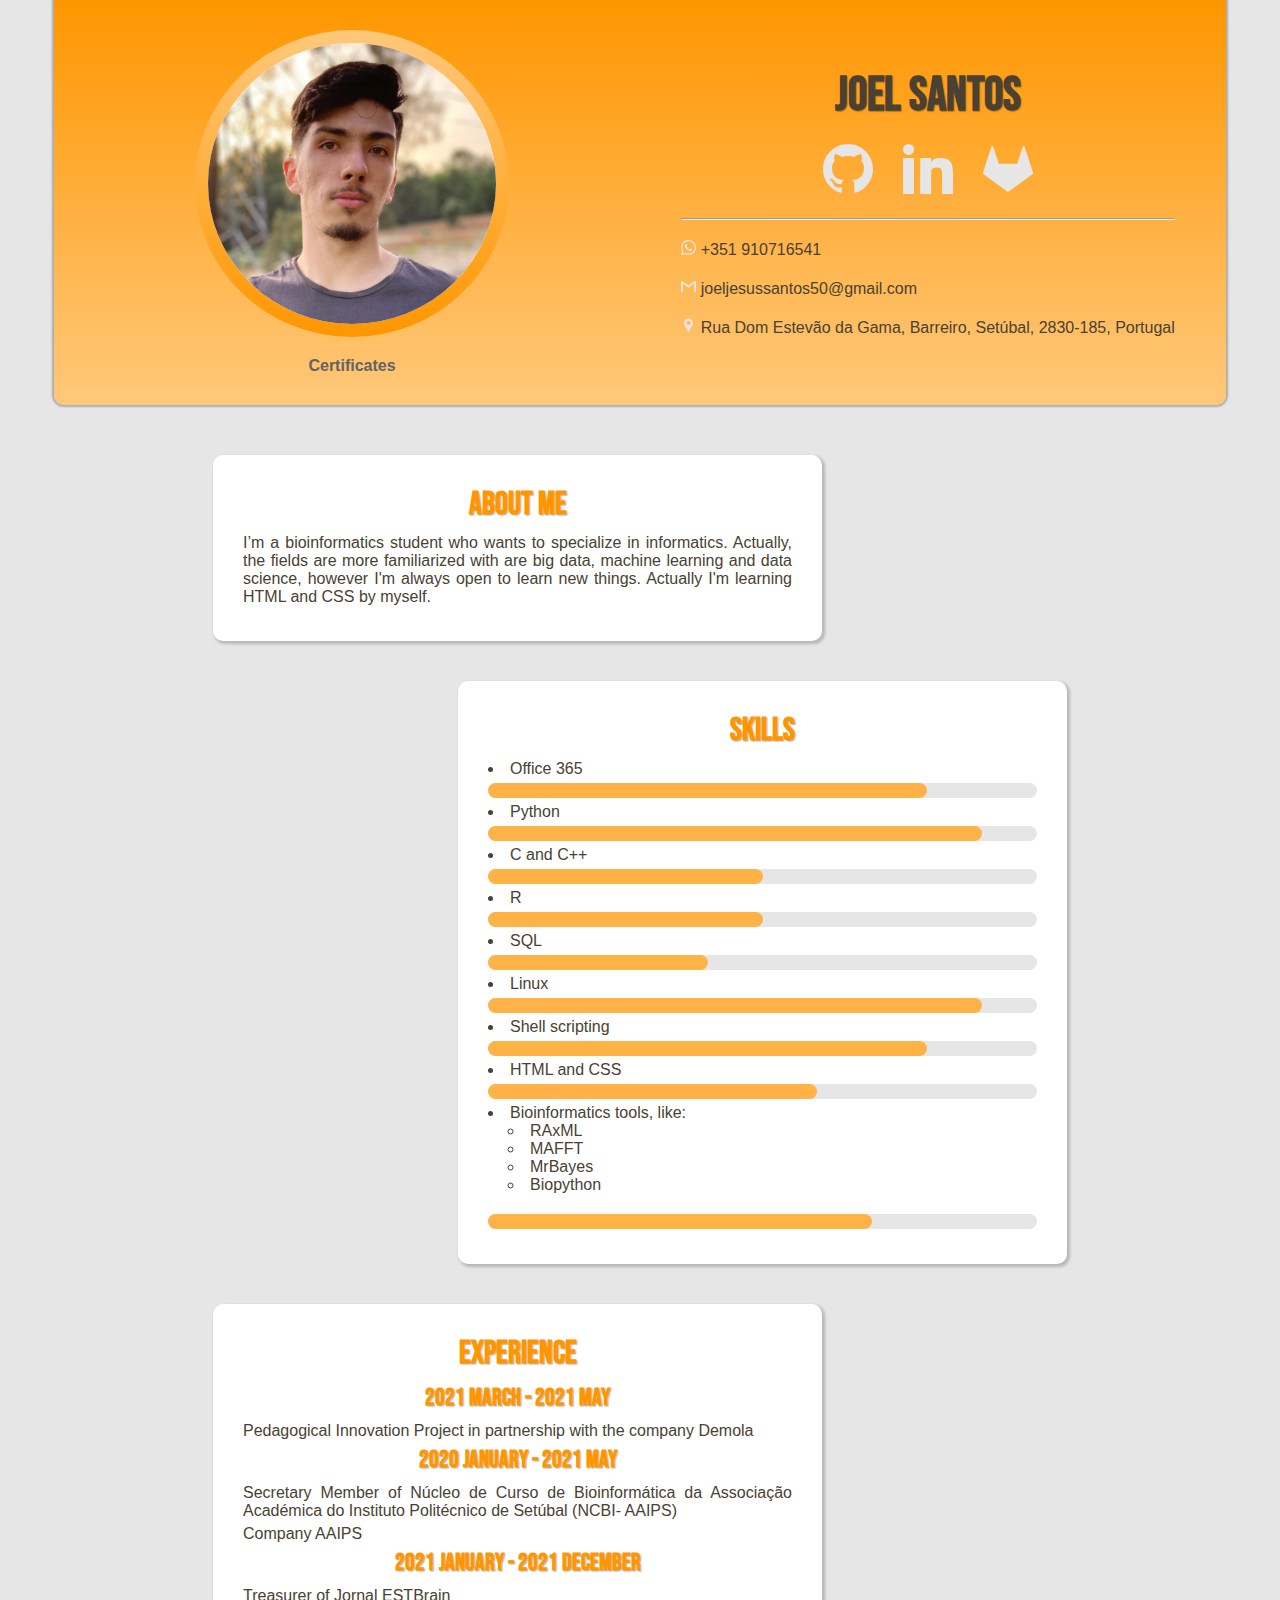
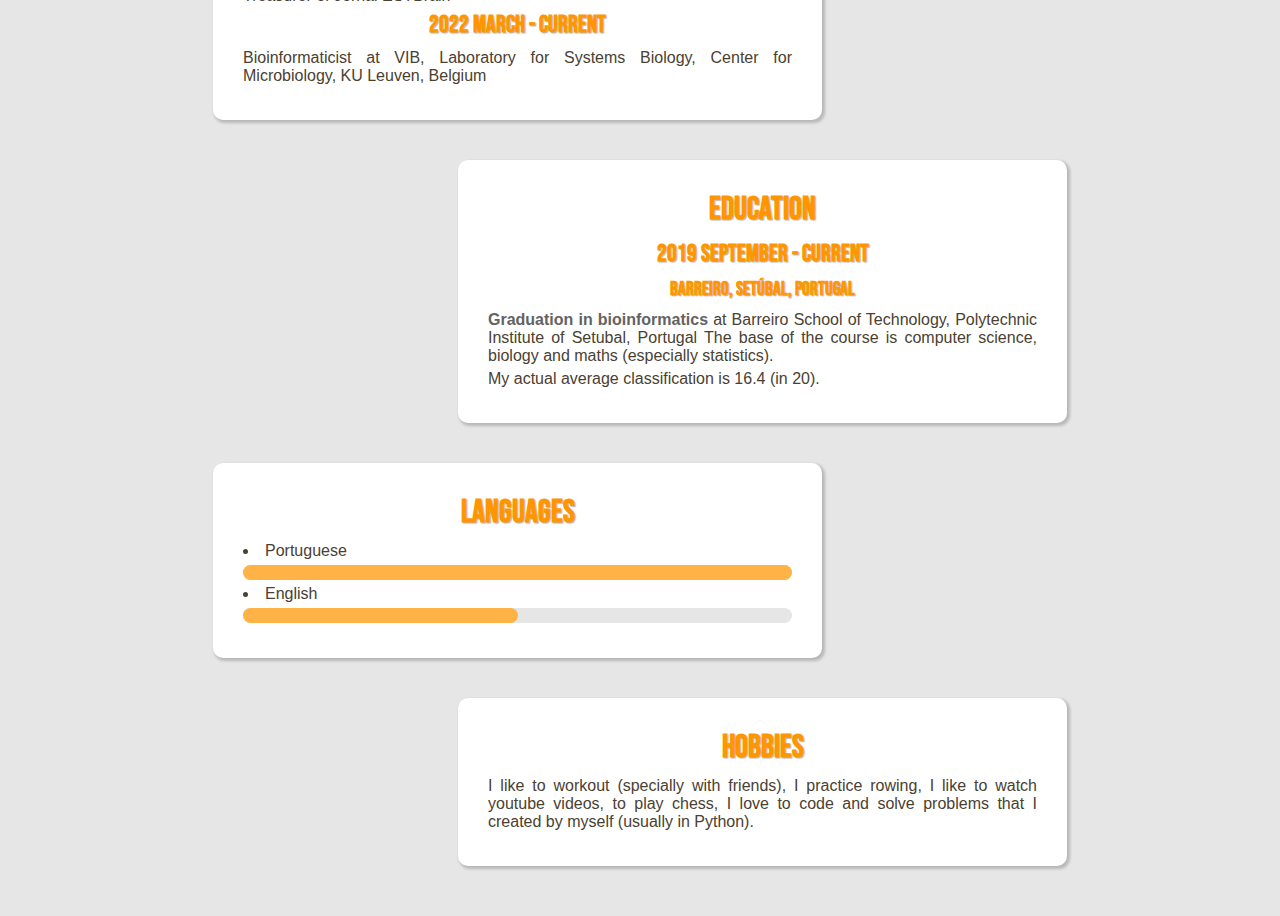
==== CV/index.html @ f1d6d347 "Add first version of my site" ====
<!DOCTYPE html>
<html lang="en">
<head>
    <meta charset="UTF-8">
    <meta http-equiv="X-UA-Compatible" content="IE=edge">
    <meta name="viewport" content="width=device-width, initial-scale=1.0">
    <title>Joel's CV</title>
    <link rel="shortcut icon" href="favicon.ico" type="image/x-icon">
    <link rel="stylesheet" href="style.css">
</head>
<body>
    <header>
        <section class="photo">
            <img class="curriculum" src="images/foto_curriculo.jpg" alt="Joel's picture">
            <a id="ref-certificates" href="certificates.html">Certificates</a>
        </section>
        <section class="socialmedia">
            <h1>Joel Santos</h1>
            <nav class="socialmedia">
                <a href="https://github.com/joelshel" target="_blank"><img class="socialmediaimg" src="images/github.svg" alt="github's logo"></a>
                <a href="https://www.linkedin.com/in/joel-santos-50" target="_blank"><img class="socialmediaimg" src="images/linkedin.svg" alt="linkedin's logo"></a>
                <a href="https://gitlab.com/joelshel" target="_blank"><img class="socialmediaimg" src="images/gitlab.svg" alt="gitlab's logo"></a>
            </nav>
            <section id="info">
                <hr>
                <p class="description"><img class="title" src="images/whatsapp.svg" alt="Phone number"> +351 910716541</p>
                <p class="description"><img class="title" src="images/gmail.svg" alt="Email"> joeljesussantos50@gmail.com</p>
                <p class="description"><img class="title" src="images/maps.svg" alt="Address"> Rua Dom Estevão da Gama, Barreiro, Setúbal, 2830-185, Portugal</p>
            </section>
        </section>
    </header>
    <main>
        <section class="left">
            <h2>About me</h2>
            <p>
                I’m a bioinformatics student who wants to specialize in informatics.
                Actually, the fields are more familiarized with are big data, machine learning and data science, however I'm always open to learn new things.
                Actually I'm learning HTML and CSS by myself. 

            </p>
        </section>
        <section class="right">
            <h2>Skills</h2>
            <ul id="skills">
                <li>Office 365</li>
                <div class="out-bar"><div class="in-bar p80"></div></div>
                <li>Python</li>
                <div class="out-bar"><div class="in-bar p90"></div></div>
                <li>C and C++</li>
                <div class="out-bar"><div class="in-bar p50"></div></div>
                <!-- <li>Java</li> -->
                <li>R</li>
                <div class="out-bar"><div class="in-bar p50"></div></div>
                <li>SQL</li>
                <div class="out-bar"><div class="in-bar p40"></div></div>
                <li>Linux</li>
                <div class="out-bar"><div class="in-bar p90"></div></div>
                <li>Shell scripting</li>
                <div class="out-bar"><div class="in-bar p80"></div></div>
                <!-- <li>GIMP</li> -->
                <li>HTML and CSS</li>
                <div class="out-bar"><div class="in-bar p60"></div></div>
                <li>Bioinformatics tools, like:</li>
                <ul>
                    <li>RAxML</li>
                    <li>MAFFT</li>
                    <li>MrBayes</li>
                    <li>Biopython</li>
                </ul>
                <div class="out-bar"><div class="in-bar p70"></div></div>
            </ul>
        </section>
        <section class="left">
            <h2>Experience</h2>
            <h3>2021 March - 2021 May</h3>
            <p>
                Pedagogical Innovation Project in partnership
                with the company Demola
            </p>
            <h3>2020 January - 2021 May</h3>
            <p>
                Secretary Member of Núcleo de Curso de
                Bioinformática da Associação Académica do
                Instituto Politécnico de Setúbal (NCBI-
                AAIPS)
            </p>
            <p>
                Company AAIPS
            </p>
            <h3>2021 January - 2021 December</h3>
            <p>
                Treasurer of Jornal ESTBrain
            </p>
            <h3>2022 March - Current</h3>
            <p>Bioinformaticist at VIB, Laboratory for Systems Biology, Center for Microbiology, KU Leuven, Belgium</p>

        </section>
        <section class="right">
            <h2>Education</h2>
            <h3>2019 September - Current</h3>
            <h4>Barreiro, Setúbal, Portugal</h4>
            <p>
                <a href="https://www.estbarreiro.ips.pt/en/degree-courses/undergraduate-programmes/bioinformatics" target="_blank">Graduation in bioinformatics</a> at Barreiro School of Technology, Polytechnic Institute of Setubal, Portugal
                The base of the course is computer science, biology and maths (especially statistics).
            </p>
            <p>
                My actual average classification is 16.4 (in
                20).
            </p>
        </section>
        <section class="left">
            <h2>Languages</h2>
            <ul>
                <li>Portuguese</li>
                <div class="out-bar"><div class="in-bar"></div></div>
                <li>English</li>
                <div class="out-bar"><div class="in-bar p50"></div></div>
            </ul>
        </section>
        <section class="right">
            <h2>Hobbies</h2>
            <p>
                I like to workout (specially with friends), I practice rowing, I like to watch youtube videos, to play chess, I love to code and solve problems that I created by myself (usually in Python).
            </p>
        </section>
    </main>
    <footer></footer>
</body>
</html>
---- CV/style.css ----
@charset "utf-8";

@font-face {
    font-family: 'Bebas';
    src: url('fonts/BebasNeue-Regular.ttf') format('truetype');
}

:root {
    --color1: #FF9600;
    --color2: #FFB347;
    --color3: #FFC87A;
    --color4: #99D8FF;
    --color5: #17A5FF;
    --background: #E6E6E6;
    --p: #4A4132;
    --links: #636363;
    --links-hover: #7A7A7A;
}

* {
    padding: 0px;
    margin: 0px;
    font-family: Verdana, Tahoma, sans-serif;
    color: var(--background);
    text-decoration: none;
}

body {
    background-color: var(--background);
}

header {
    display: flex;
    flex-flow: row wrap;
    justify-content: center;
    align-items: center;
    width: 90%;
    margin: auto;
    padding: 30px 10px;
    border-radius: 0 0 10px 10px;
    background-image: linear-gradient(to bottom, var(--color1), var(--color3));
    box-shadow: 0 0 2px 2px rgba(0, 0, 0, 0.253);
}

header section.photo, header section.socialmedia {
    display: flex;
    flex-direction: column;
    gap: 20px;
    width: 50%;
    align-items: center;
}

img.curriculum {
    width: 50%;
    min-width: 150px;
    background-clip: padding-box;
    border-radius: 50%;
    border: 13px solid transparent;
    background-image: linear-gradient(white, white),
                      linear-gradient(to top, var(--color1), var(--color3));
    background-origin: border-box;
    background-clip: content-box, border-box;
}

nav.socialmedia {
    display: flex;
    flex-direction: row;
    flex-wrap: wrap;
    gap: 30px;
    justify-content: center;
}

img.socialmediaimg {
    width: 50px;
    height: 50px;
}

section#info {
    display: flex;
    flex-direction: column;
    gap: 20px;
}

main {
    display: flex;
    flex-direction: column;
    padding: 30px;
}

section.left, section.right {
    width: 45%;
    min-width: 250px;
    background-color: white;
    border-radius: 10px;
    margin: 20px 15%;
    padding: 30px;
    box-shadow: 2px 2px 3px 1px rgba(0, 0, 0, 0.2);
}

section.left {
    margin-right:auto;
}

section.right {
    margin-left:auto;
}

h1, h2, h3, h4 {
    font-family: 'Bebas', Arial, sans-serif;
    padding-bottom: 10px;
    color: var(--color1);
    text-shadow: 1px 1px 1px rgb(0, 0, 0, 0.301);
    text-align: center;
}

 /*It's the only h1*/
header h1 {
    font-size: 3em;
    color: var(--p);
    padding: 0;
}

h2 {
    font-size: 2em;
}

h3 {
    font-size: 1.5em;
}

h4 {
    font-size: 1.2em;
}

ul {
    list-style-position: inside;
}

ul ul {
    margin: 0 20px 20px;
}

p, li {
    color: var(--p);
    }

p {
    text-align: justify;
    padding-bottom: 5px;
}

.description, .title {
    padding: 0;
}

.title {
    width: 15px;
    height: 15px;
}

p.description {
    text-align: justify;
}

a {
    color: var(--links);
    font-weight: bold;
}

a:hover {
    text-decoration: underline;
    color: var(--links-hover)
}

a.ref-certificates {
    text-align: center;
}

hr {
    color: var(--p);
}

.out-bar, .in-bar {
    height: 15px;
    border-radius: 15px;
}

.out-bar {
    width: 100%;
    background-color: var(--background);
    margin: 5px 0;
}

.in-bar {
    background-color: var(--color2);
}

.p40 {
    width: 40%;
}

.p50 {
    width: 50%; 
}

.p60 {
    width: 60%; 
}

.p70 {
    width: 70%; 
}

.p80 {
    width: 80%; 
}

.p90 {
    width: 90%; 
}

.header-certificates {
    display: grid;
    grid-template-columns: 1fr 1fr;
}

p.certificates {
    text-align: center;
}

.main-certificates {
    width: 50%;
    margin: 50px auto;
    text-align: justify;
    background-color: white;
    border-radius: 10px;
    box-shadow: 2px 2px 3px 1px rgba(0, 0, 0, 0.2);
}

h3.certificates {
    padding: 10px 0;
}

li.certificates {
    padding-bottom: 10px;
}
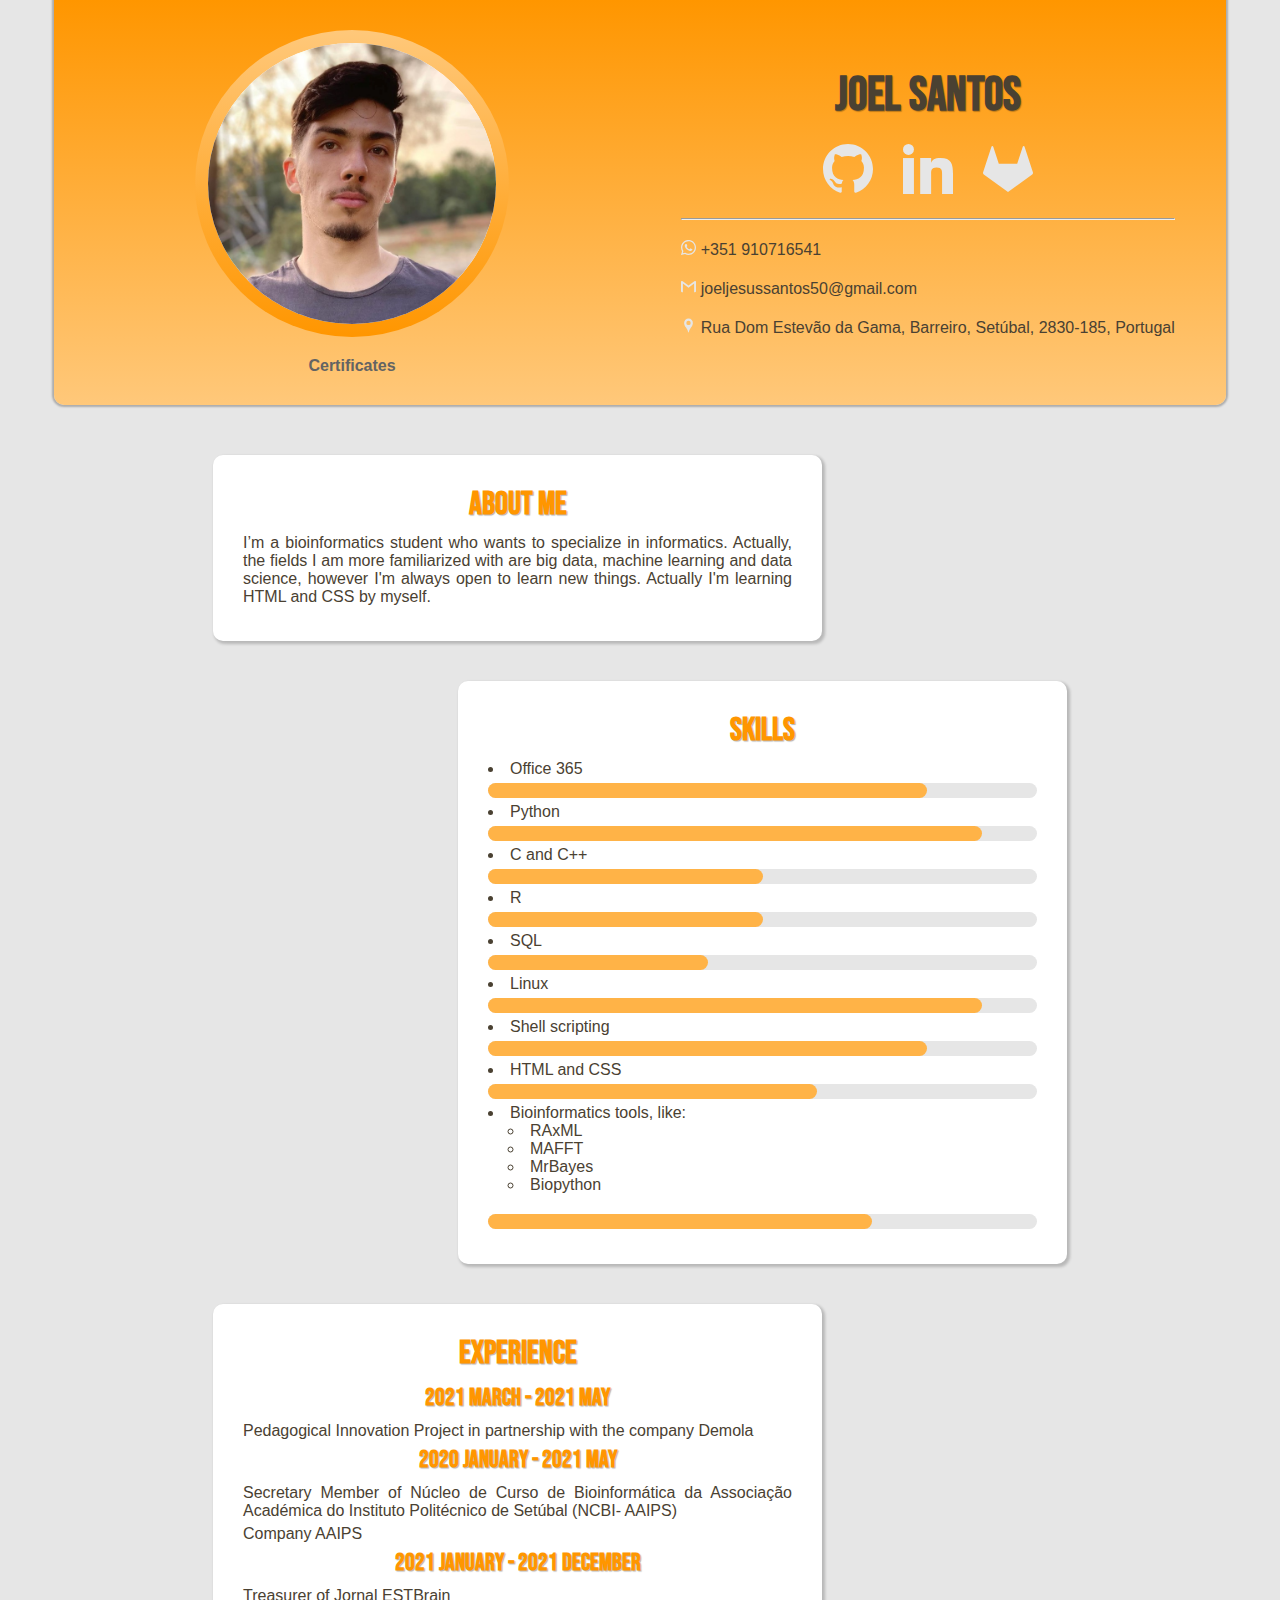
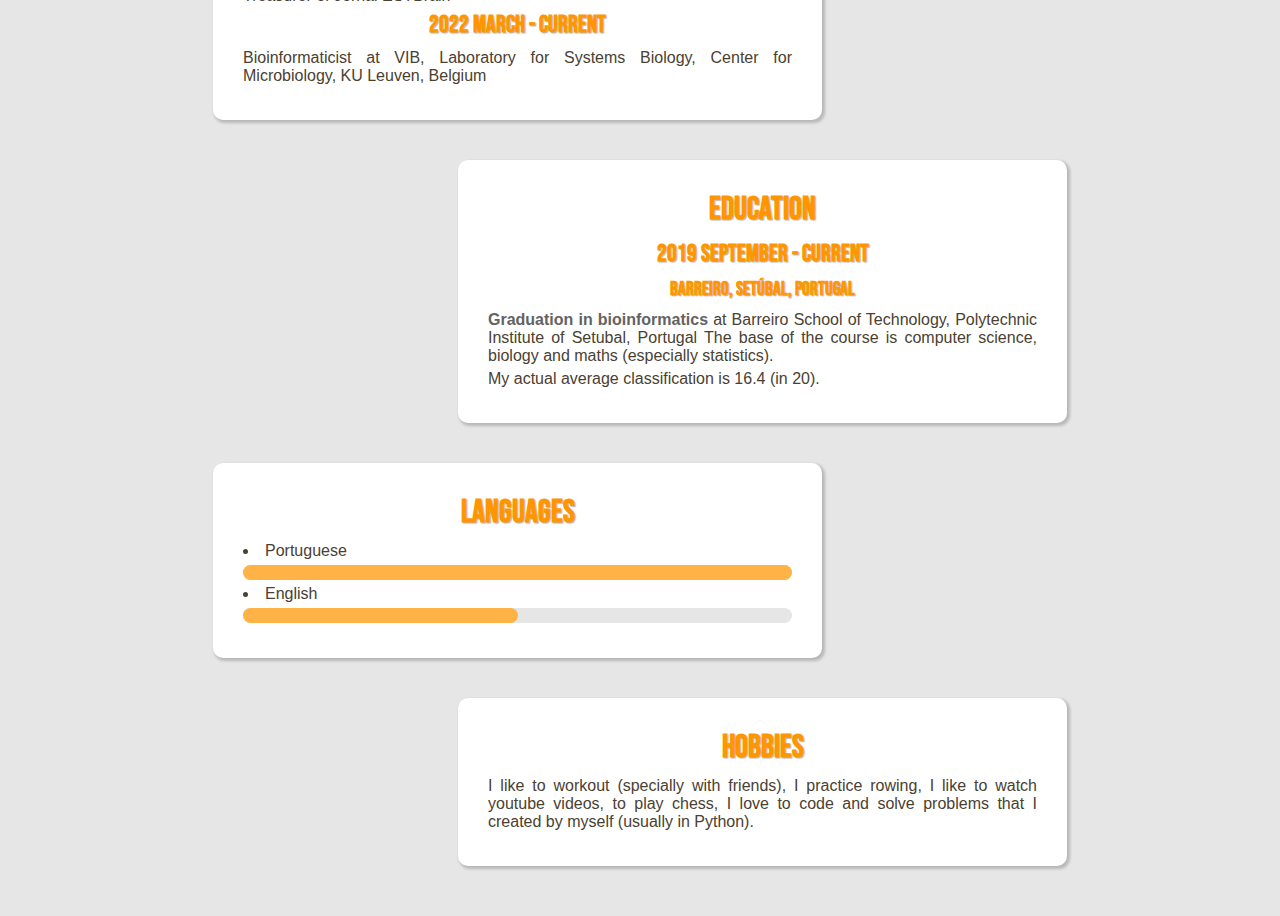
==== commit f8966d8b: "Corrects a typo" ====
--- a/CV/index.html
+++ b/CV/index.html
@@ -34,7 +34,7 @@
             <h2>About me</h2>
             <p>
                 I’m a bioinformatics student who wants to specialize in informatics.
-                Actually, the fields are more familiarized with are big data, machine learning and data science, however I'm always open to learn new things.
+                Actually, the fields I am more familiarized with are big data, machine learning and data science, however I'm always open to learn new things.
                 Actually I'm learning HTML and CSS by myself. 
 
             </p>
